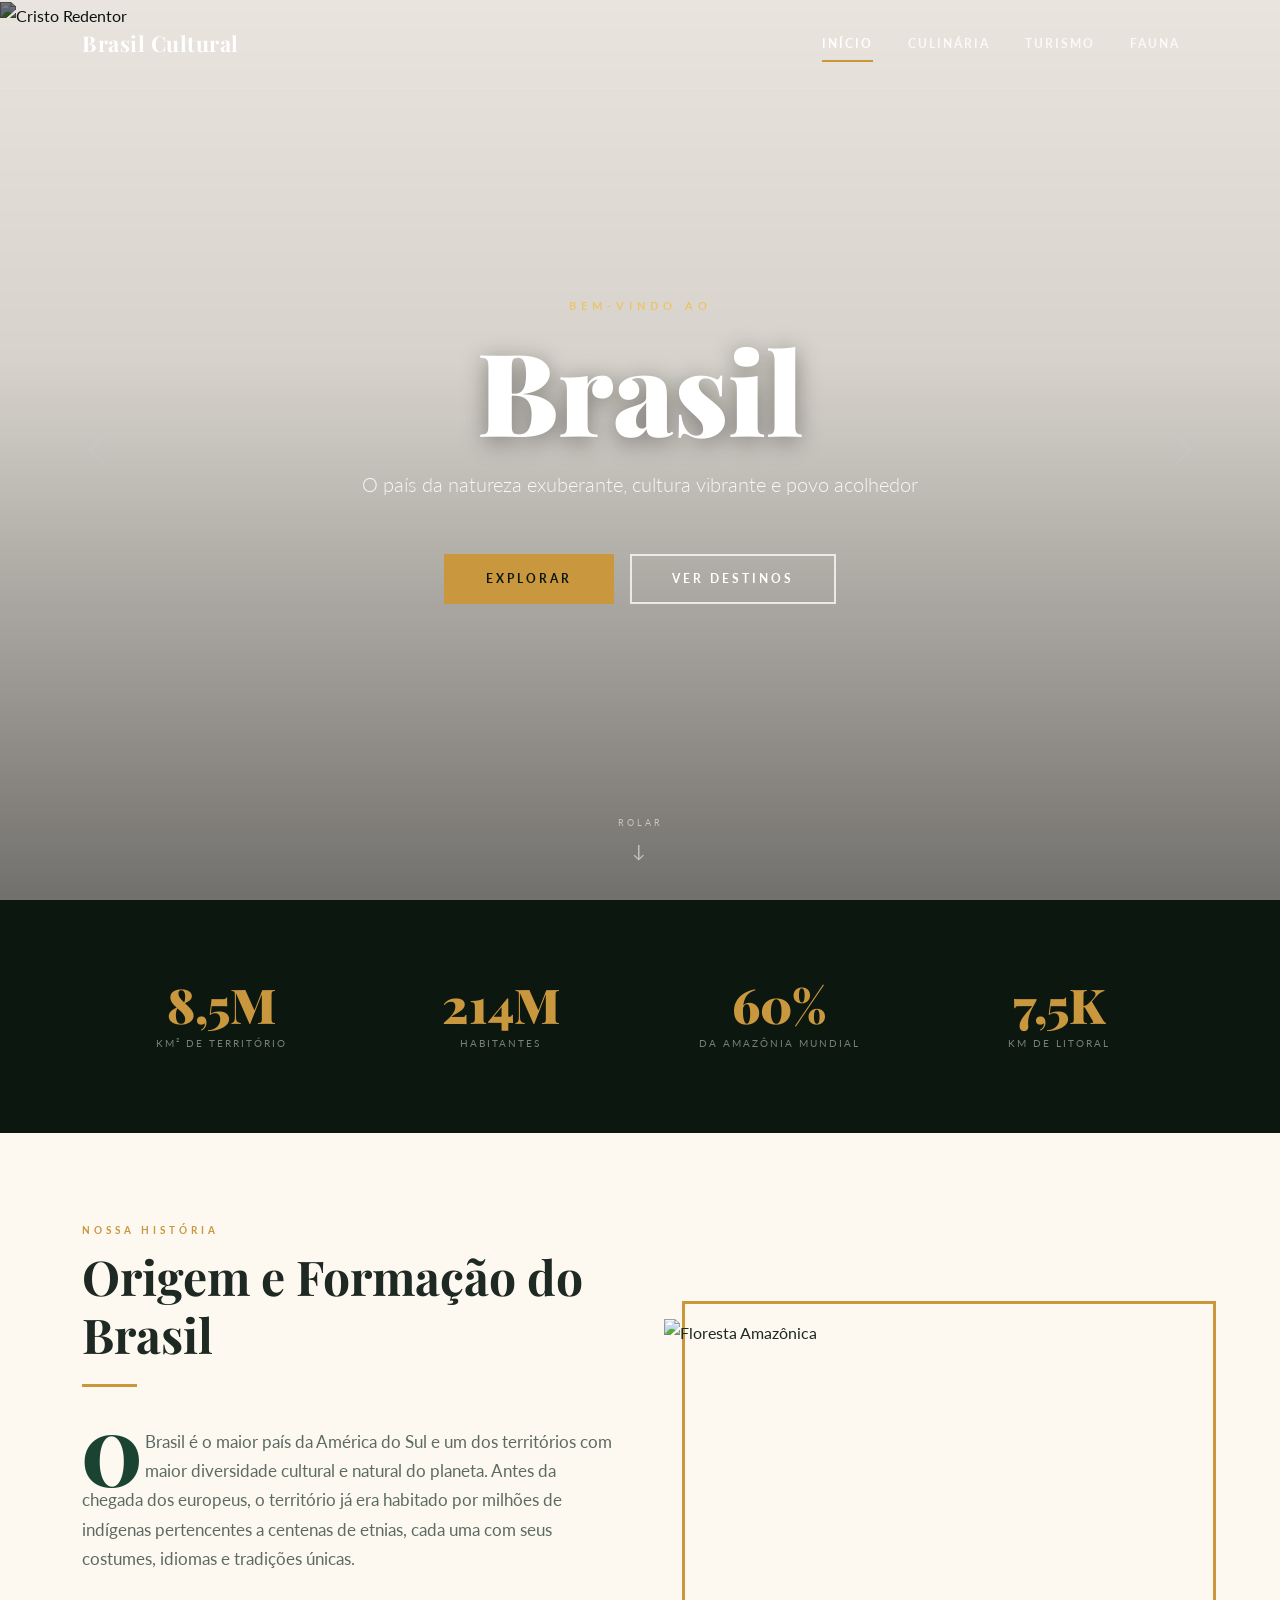
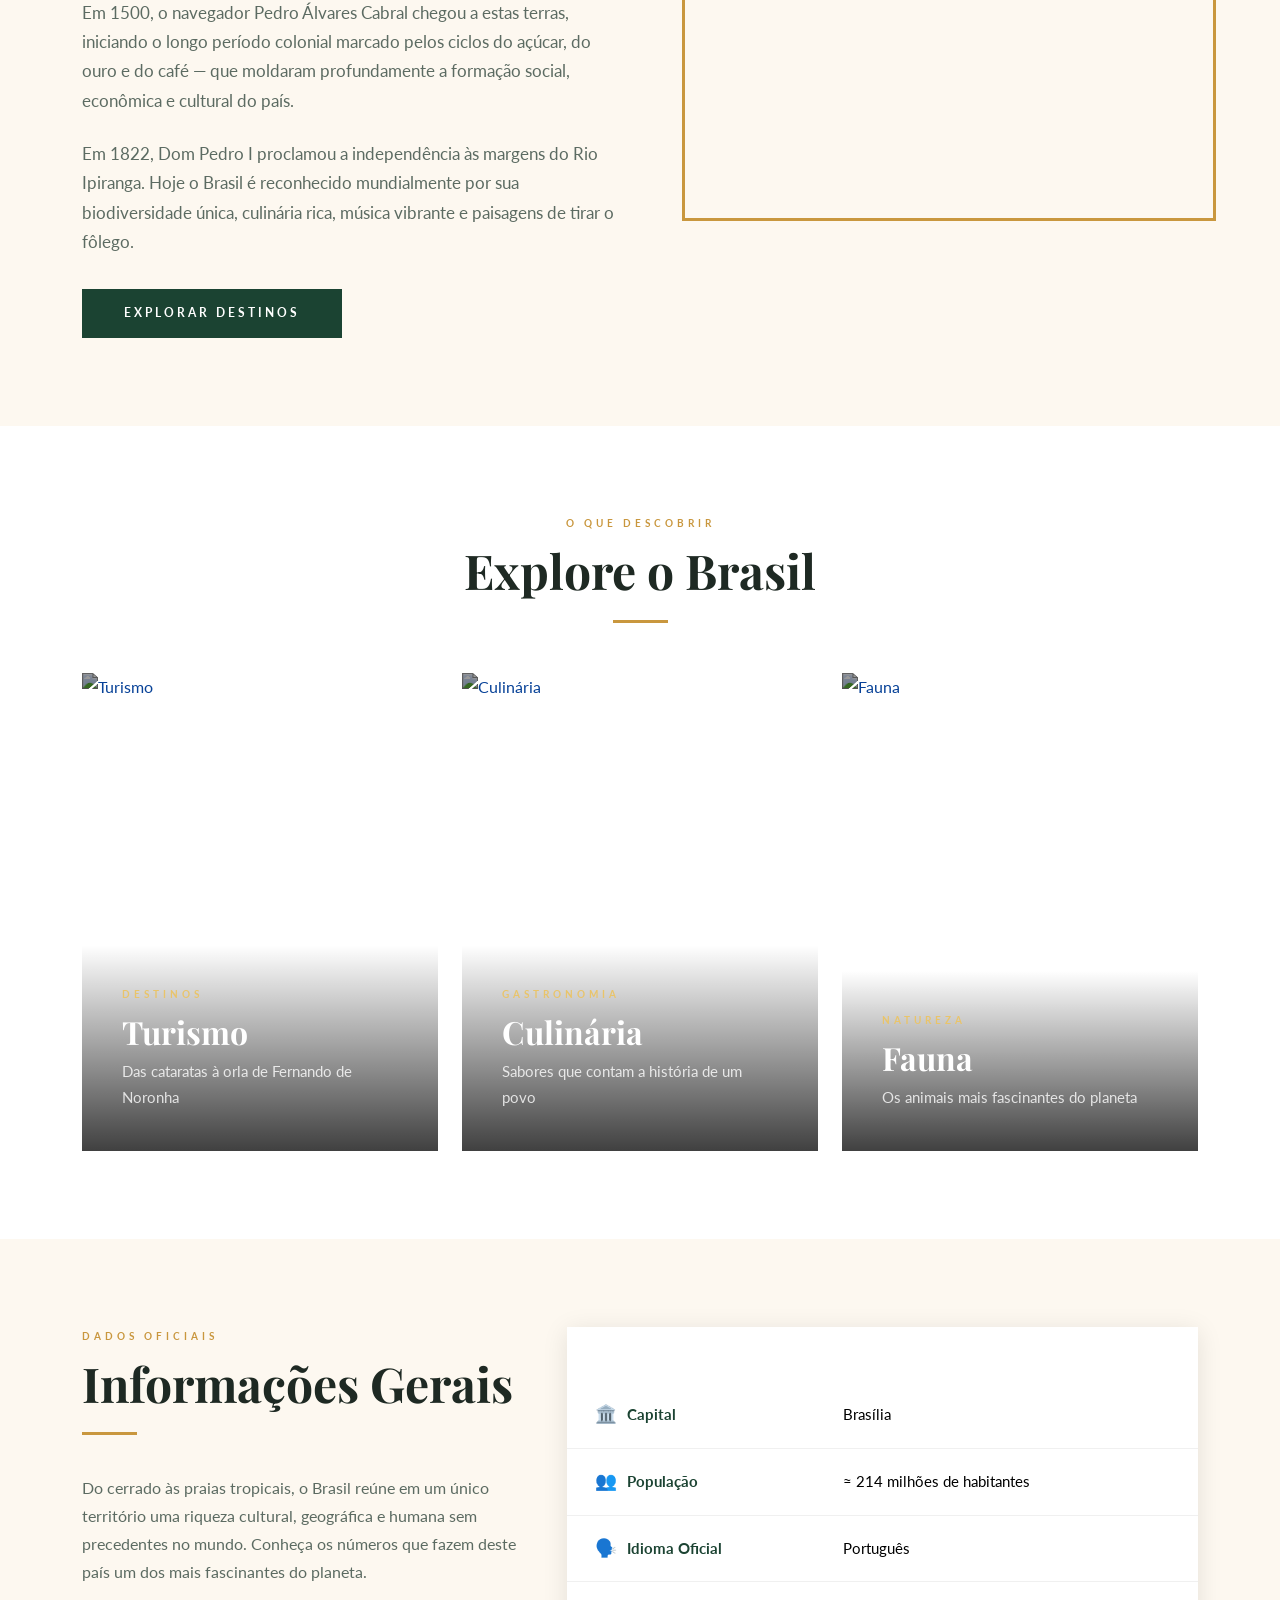
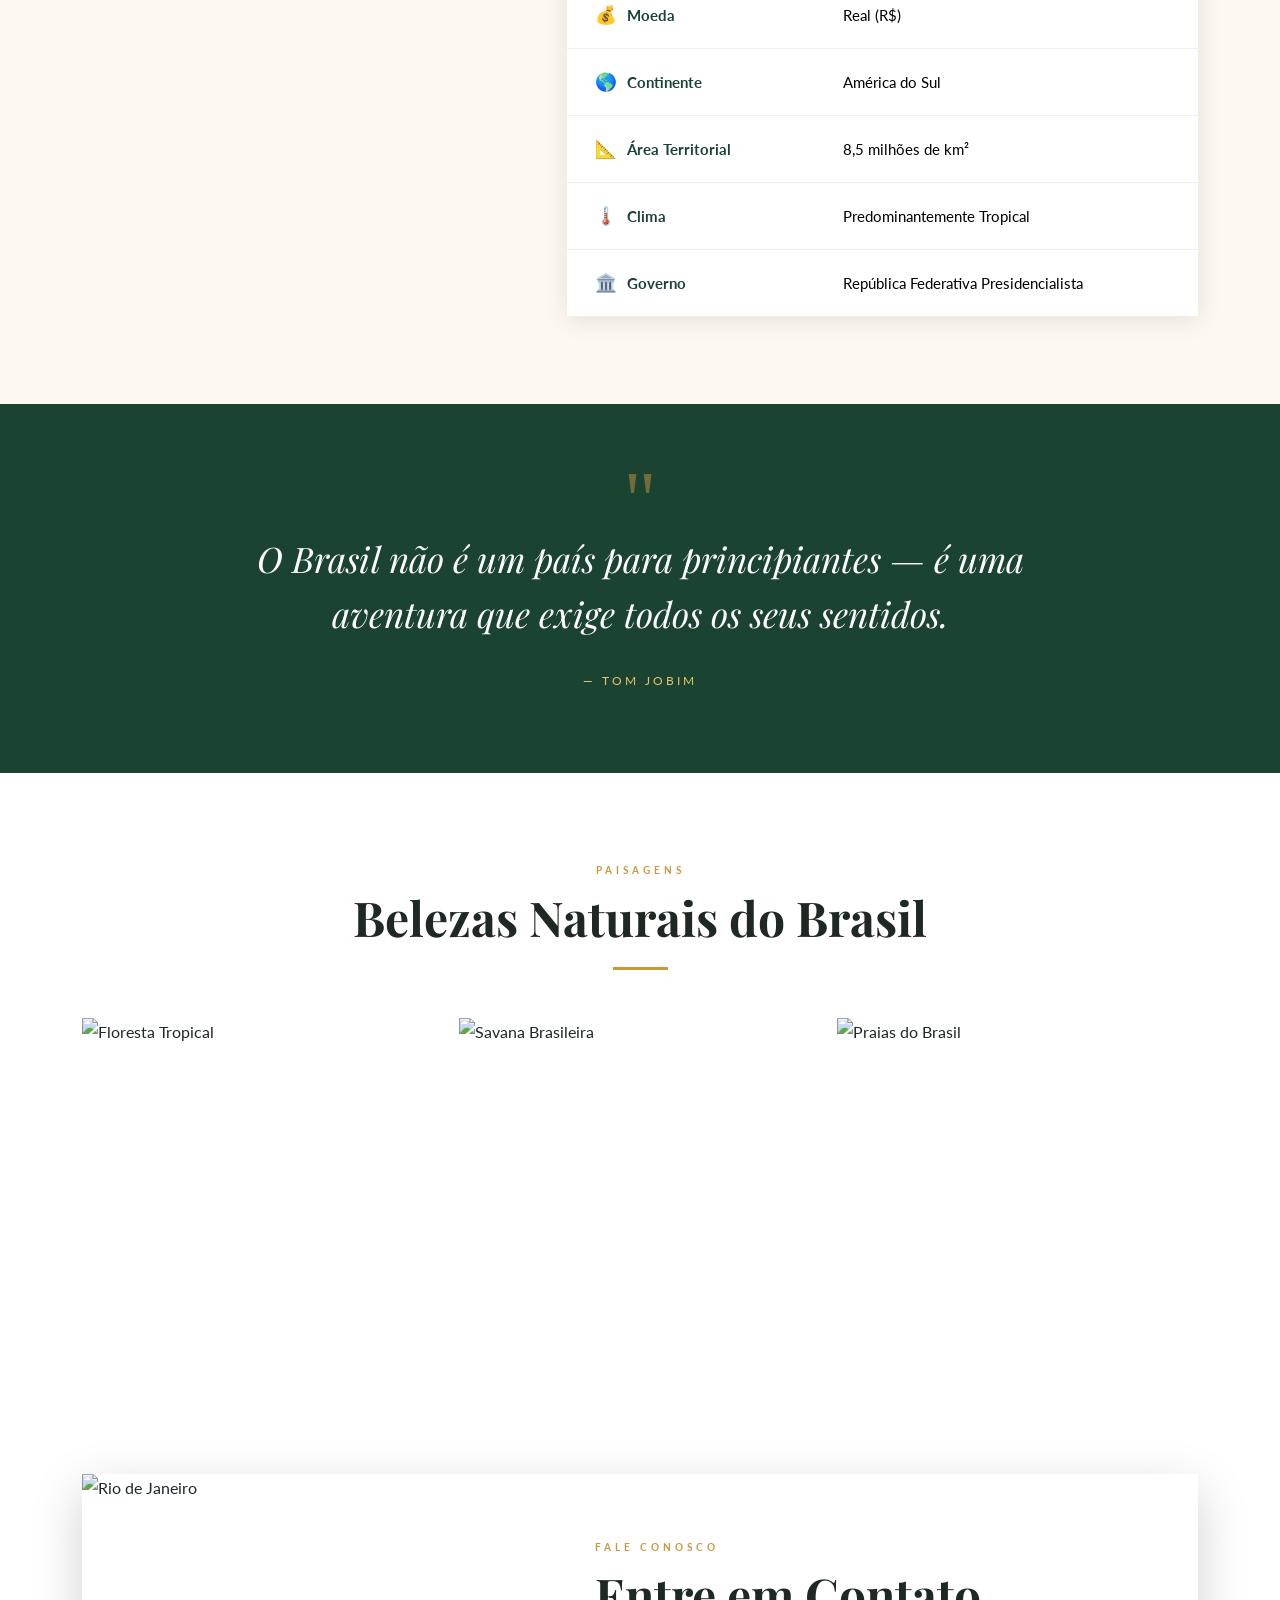
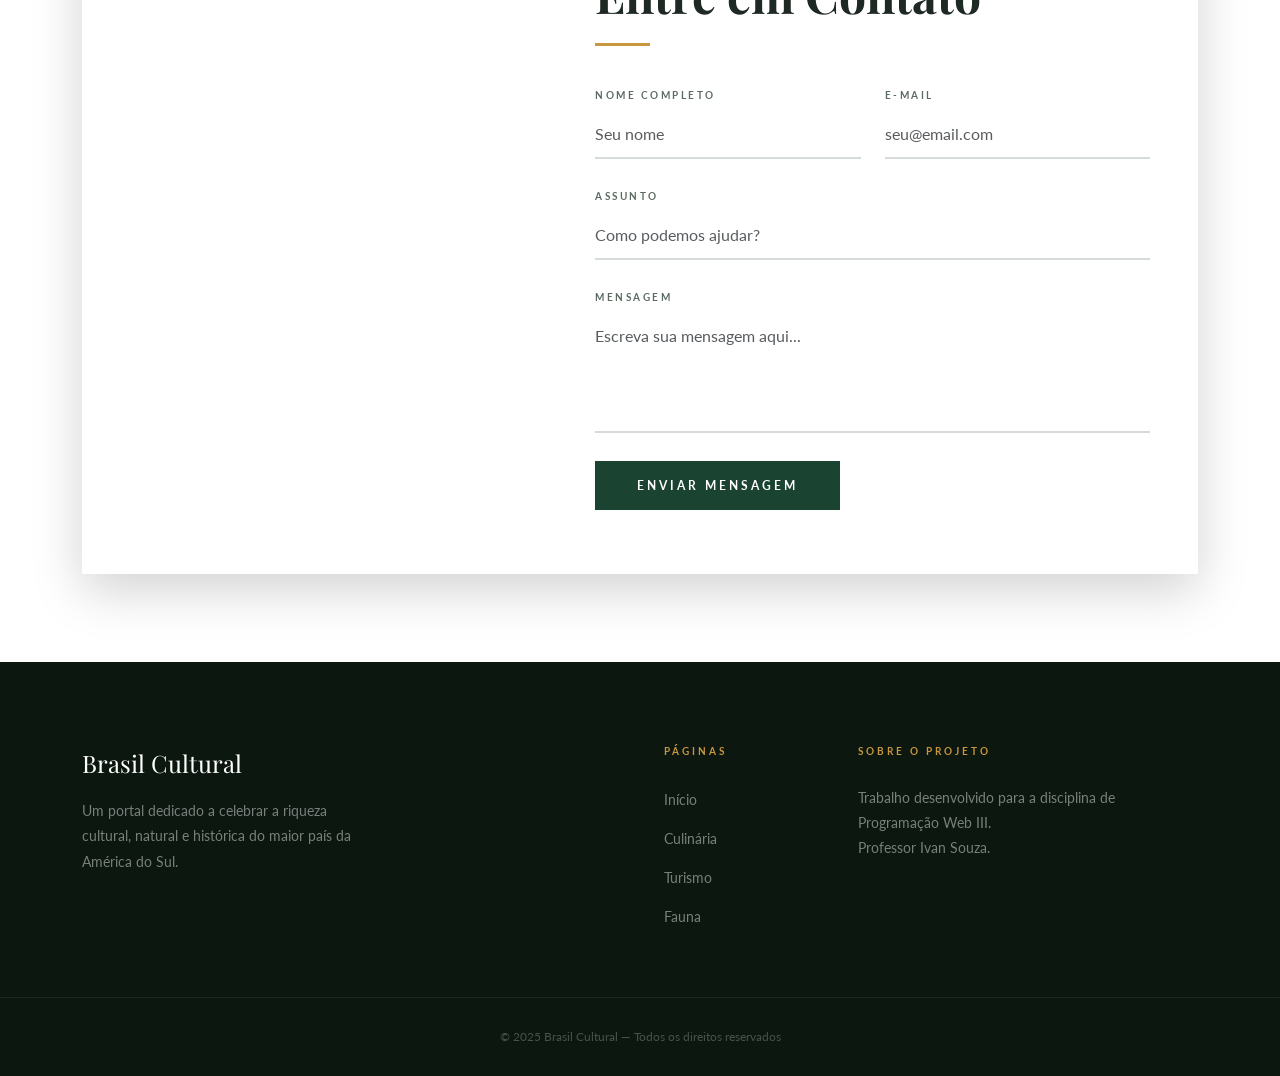
==== index.html @ 355dbea9 "Trabalho de PW III, de um SIte com o Tema Brasil" ====
<!DOCTYPE html>
<html lang="pt-br">
<head>
  <meta charset="UTF-8">
  <meta name="viewport" content="width=device-width, initial-scale=1">
  <title>Brasil Cultural — Descubra o Brasil</title>
  <!-- Bootstrap 5 CSS -->
  <link rel="stylesheet" href="https://cdn.jsdelivr.net/npm/bootstrap@5.3.3/dist/css/bootstrap.min.css">
  <link rel="stylesheet" href="css/estilos.css">
</head>
<body>

<!-- NAVBAR (Bootstrap navbar-expand-lg) -->
<nav class="navbar navbar-expand-lg navbar-dark fixed-top">
  <div class="container">
    <a class="navbar-brand fw-bold" href="index.html">Brasil Cultural</a>
    <button class="navbar-toggler" type="button" data-bs-toggle="collapse" data-bs-target="#menu" aria-label="Menu">
      <span class="navbar-toggler-icon"></span>
    </button>
    <div class="collapse navbar-collapse" id="menu">
      <ul class="navbar-nav ms-auto">
        <li class="nav-item"><a class="nav-link active" href="index.html">Início</a></li>
        <li class="nav-item"><a class="nav-link" href="culinaria.html">Culinária</a></li>
        <li class="nav-item"><a class="nav-link" href="turismo.html">Turismo</a></li>
        <li class="nav-item"><a class="nav-link" href="fauna.html">Fauna</a></li>
      </ul>
    </div>
  </div>
</nav>

<!-- HERO: Bootstrap Carousel -->
<section class="hero-carousel">
  <div id="carouselBrasil" class="carousel slide" data-bs-ride="carousel" data-bs-interval="5500" style="height:100%;">
    <div class="carousel-inner" style="height:100%;">
      <div class="carousel-item active" style="height:100%;">
        <img src="img/Rio_de_Janeiro_Cristo_Redentor.jpg"
             alt="Cristo Redentor" style="width:100%;height:100%;object-fit:cover;filter:brightness(.52);">
      </div>
      <div class="carousel-item" style="height:100%;">
        <img src="https://images.unsplash.com/photo-1544982503-9f984c14501a?w=1600&h=900&fit=crop&crop=center"
             alt="Cataratas do Iguaçu" style="width:100%;height:100%;object-fit:cover;filter:brightness(.52);">
      </div>
      <div class="carousel-item" style="height:100%;">
        <img src="https://images.unsplash.com/photo-1559494007-9f5847c49d94?w=1600&h=900&fit=crop&crop=center"
             alt="Praia brasileira" style="width:100%;height:100%;object-fit:cover;filter:brightness(.52);">
      </div>
    </div>
    <button class="carousel-control-prev" type="button" data-bs-target="#carouselBrasil" data-bs-slide="prev">
      <span class="carousel-control-prev-icon"></span>
    </button>
    <button class="carousel-control-next" type="button" data-bs-target="#carouselBrasil" data-bs-slide="next">
      <span class="carousel-control-next-icon"></span>
    </button>
  </div>
  <div class="hero-overlay">
    <p class="eyebrow">Bem-vindo ao</p>
    <h1>Brasil</h1>
    <p class="hero-sub">O país da natureza exuberante, cultura vibrante e povo acolhedor</p>
    <div class="hero-btns">
      <a href="#historia" class="btn-ouro">Explorar</a>
      <a href="turismo.html" class="btn-outline-white">Ver Destinos</a>
    </div>
  </div>
  <div class="scroll-cue"><small>Rolar</small><span>↓</span></div>
</section>

<!-- STATS STRIP -->
<div class="stats-strip">
  <div class="container">
    <div class="row g-0">
      <div class="col-6 col-md-3 reveal"><div class="stat-item"><span class="stat-number">8,5M</span><span class="stat-label">km² de território</span></div></div>
      <div class="col-6 col-md-3 reveal"><div class="stat-item"><span class="stat-number">214M</span><span class="stat-label">habitantes</span></div></div>
      <div class="col-6 col-md-3 reveal"><div class="stat-item"><span class="stat-number">60%</span><span class="stat-label">da Amazônia mundial</span></div></div>
      <div class="col-6 col-md-3 reveal"><div class="stat-item"><span class="stat-number">7,5K</span><span class="stat-label">km de litoral</span></div></div>
    </div>
  </div>
</div>

<!-- HISTÓRIA -->
<section class="section section-creme" id="historia">
  <div class="container">
    <div class="row align-items-center g-5">
      <div class="col-lg-6 order-lg-2 reveal">
        <div class="history-img-wrap">
          <img src="https://images.unsplash.com/photo-1518020382113-a7e8fc38eac9?w=900&h=600&fit=crop&crop=center"
               alt="Floresta Amazônica">
        </div>
      </div>
      <div class="col-lg-6 order-lg-1 reveal">
        <div class="history-text">
          <span class="eyebrow-label">Nossa história</span>
          <h2 class="section-title">Origem e Formação do Brasil</h2>
          <div class="gold-line"></div>
          <p>O Brasil é o maior país da América do Sul e um dos territórios com maior diversidade cultural e natural do planeta. Antes da chegada dos europeus, o território já era habitado por milhões de indígenas pertencentes a centenas de etnias, cada uma com seus costumes, idiomas e tradições únicas.</p>
          <p>Em 1500, o navegador Pedro Álvares Cabral chegou a estas terras, iniciando o longo período colonial marcado pelos ciclos do açúcar, do ouro e do café — que moldaram profundamente a formação social, econômica e cultural do país.</p>
          <p>Em 1822, Dom Pedro I proclamou a independência às margens do Rio Ipiranga. Hoje o Brasil é reconhecido mundialmente por sua biodiversidade única, culinária rica, música vibrante e paisagens de tirar o fôlego.</p>
          <a href="turismo.html" class="btn-verde mt-2">Explorar Destinos</a>
        </div>
      </div>
    </div>
  </div>
</section>

<!-- DESTAQUES -->
<section class="section section-white">
  <div class="container">
    <div class="text-center mb-5 reveal">
      <span class="eyebrow-label">O que descobrir</span>
      <h2 class="section-title">Explore o Brasil</h2>
      <div class="gold-line center"></div>
    </div>
    <div class="row g-4">
      <div class="col-md-4 reveal">
        <a href="turismo.html" class="featured-card">
          <img src="https://images.unsplash.com/photo-1544982503-9f984c14501a?w=900&h=600&fit=crop&crop=center" alt="Turismo">
          <div class="featured-card-body">
            <span class="eyebrow-label">Destinos</span>
            <h3>Turismo</h3>
            <p>Das cataratas à orla de Fernando de Noronha</p>
          </div>
        </a>
      </div>
      <div class="col-md-4 reveal">
        <a href="culinaria.html" class="featured-card">
          <img src="https://images.unsplash.com/photo-1504674900247-0877df9cc836?w=900&h=600&fit=crop&crop=center" alt="Culinária">
          <div class="featured-card-body">
            <span class="eyebrow-label">Gastronomia</span>
            <h3>Culinária</h3>
            <p>Sabores que contam a história de um povo</p>
          </div>
        </a>
      </div>
      <div class="col-md-4 reveal">
        <a href="fauna.html" class="featured-card">
          <img src="https://images.unsplash.com/photo-1474511320723-9a56873867b5?w=900&h=600&fit=crop&crop=center" alt="Fauna">
          <div class="featured-card-body">
            <span class="eyebrow-label">Natureza</span>
            <h3>Fauna</h3>
            <p>Os animais mais fascinantes do planeta</p>
          </div>
        </a>
      </div>
    </div>
  </div>
</section>

<!-- TABELA: Bootstrap table-striped table-bordered -->
<section class="section section-creme" id="informacoes">
  <div class="container">
    <div class="row align-items-start g-5">
      <div class="col-lg-5 reveal">
        <span class="eyebrow-label">Dados oficiais</span>
        <h2 class="section-title">Informações Gerais</h2>
        <div class="gold-line"></div>
        <p style="color:var(--texto-suave);font-size:.97rem;line-height:1.8;">
          Do cerrado às praias tropicais, o Brasil reúne em um único território uma riqueza cultural, geográfica e humana sem precedentes no mundo. Conheça os números que fazem deste país um dos mais fascinantes do planeta.
        </p>
      </div>
      <div class="col-lg-7 reveal">
        <div class="table-wrap">
          <table class="table table-premium mb-0">
            <thead><tr><th>Aspecto</th><th>Informação</th></tr></thead>
            <tbody>
              <tr><td><span class="td-icon">🏛️</span><span class="td-strong">Capital</span></td><td>Brasília</td></tr>
              <tr><td><span class="td-icon">👥</span><span class="td-strong">População</span></td><td>≈ 214 milhões de habitantes</td></tr>
              <tr><td><span class="td-icon">🗣️</span><span class="td-strong">Idioma Oficial</span></td><td>Português</td></tr>
              <tr><td><span class="td-icon">💰</span><span class="td-strong">Moeda</span></td><td>Real (R$)</td></tr>
              <tr><td><span class="td-icon">🌎</span><span class="td-strong">Continente</span></td><td>América do Sul</td></tr>
              <tr><td><span class="td-icon">📐</span><span class="td-strong">Área Territorial</span></td><td>8,5 milhões de km²</td></tr>
              <tr><td><span class="td-icon">🌡️</span><span class="td-strong">Clima</span></td><td>Predominantemente Tropical</td></tr>
              <tr><td><span class="td-icon">🏛️</span><span class="td-strong">Governo</span></td><td>República Federativa Presidencialista</td></tr>
            </tbody>
          </table>
        </div>
      </div>
    </div>
  </div>
</section>

<!-- QUOTE -->
<div class="quote-section reveal">
  <div class="container">
    <span class="quote-mark">"</span>
    <blockquote>O Brasil não é um país para principiantes — é uma aventura que exige todos os seus sentidos.</blockquote>
    <cite>— Tom Jobim</cite>
  </div>
</div>

<!-- GALERIA -->
<section class="section section-white">
  <div class="container">
    <div class="text-center mb-5 reveal">
      <span class="eyebrow-label">Paisagens</span>
      <h2 class="section-title">Belezas Naturais do Brasil</h2>
      <div class="gold-line center"></div>
    </div>
    <div class="row g-3">
      <div class="col-md-4 reveal">
        <img src="https://images.unsplash.com/photo-1544027993-37dbfe43562a?w=800&h=560&fit=crop&crop=center"
             alt="Floresta Tropical" class="img-fluid w-100" style="height:280px;object-fit:cover;display:block;">
      </div>
      <div class="col-md-4 reveal">
        <img src="https://images.unsplash.com/photo-1516026672322-bc52d61a55d5?w=800&h=560&fit=crop&crop=center"
             alt="Savana Brasileira" class="img-fluid w-100" style="height:280px;object-fit:cover;display:block;">
      </div>
      <div class="col-md-4 reveal">
        <img src="https://images.unsplash.com/photo-1559494007-9f5847c49d94?w=800&h=560&fit=crop&crop=center"
             alt="Praias do Brasil" class="img-fluid w-100" style="height:280px;object-fit:cover;display:block;">
      </div>
    </div>
  </div>
</section>

<!-- FORMULÁRIO: Bootstrap form -->
<section class="section form-section" id="contato">
  <div class="container">
    <div class="row g-0 align-items-stretch" style="box-shadow:var(--sombra-hover);">
      <div class="col-lg-5 d-none d-lg-block">
        <img src="img/Rio_de_Janeiro_Cristo_Redentor.jpg"
             alt="Rio de Janeiro" class="form-contact-img">
      </div>
      <div class="col-lg-7" style="background:#fff;padding:4rem 3rem;">
        <span class="eyebrow-label">Fale conosco</span>
        <h2 class="section-title">Entre em Contato</h2>
        <div class="gold-line"></div>
        <form class="form-premium">
          <div class="row">
            <div class="col-sm-6">
              <div class="form-group">
                <label for="nome">Nome completo</label>
                <input type="text" id="nome" class="form-control" placeholder="Seu nome">
              </div>
            </div>
            <div class="col-sm-6">
              <div class="form-group">
                <label for="email">E-mail</label>
                <input type="email" id="email" class="form-control" placeholder="seu@email.com">
              </div>
            </div>
          </div>
          <div class="form-group">
            <label for="assunto">Assunto</label>
            <input type="text" id="assunto" class="form-control" placeholder="Como podemos ajudar?">
          </div>
          <div class="form-group">
            <label for="mensagem">Mensagem</label>
            <textarea id="mensagem" class="form-control" placeholder="Escreva sua mensagem aqui..."></textarea>
          </div>
          <button type="button" class="btn-verde">Enviar Mensagem</button>
        </form>
      </div>
    </div>
  </div>
</section>

<!-- FOOTER -->
<footer class="site-footer">
  <div class="container">
    <div class="row g-5">
      <div class="col-lg-4">
        <span class="footer-brand">Brasil Cultural</span>
        <p class="footer-desc">Um portal dedicado a celebrar a riqueza cultural, natural e histórica do maior país da América do Sul.</p>
      </div>
      <div class="col-sm-6 col-lg-2 offset-lg-2">
        <span class="footer-heading">Páginas</span>
        <ul class="footer-nav-list">
          <li><a href="index.html">Início</a></li>
          <li><a href="culinaria.html">Culinária</a></li>
          <li><a href="turismo.html">Turismo</a></li>
          <li><a href="fauna.html">Fauna</a></li>
        </ul>
      </div>
      <div class="col-sm-6 col-lg-4">
        <span class="footer-heading">Sobre o Projeto</span>
        <p class="footer-desc">Trabalho desenvolvido para a disciplina de Programação Web III.<br>Professor Ivan Souza.</p>
      </div>
    </div>
  </div>
  <div class="footer-bottom">
    <div class="container">© 2025 Brasil Cultural — Todos os direitos reservados</div>
  </div>
</footer>

<button id="voltarTopo" onclick="voltarTopo()" aria-label="Voltar ao topo">↑</button>
<script src="https://cdn.jsdelivr.net/npm/bootstrap@5.3.3/dist/js/bootstrap.bundle.min.js"></script>
<script src="js/scripts.js"></script>
</body>
</html>
---- css/estilos.css ----
/* ============================================================
   BRASIL CULTURAL — ESTILOS.CSS
   Design: Luxury Travel Editorial
   Fonts: Playfair Display + Lato via Google Fonts
   ============================================================ */

@import url('https://fonts.googleapis.com/css2?family=Playfair+Display:ital,wght@0,400;0,700;0,900;1,400&family=Lato:wght@300;400;700;900&display=swap');

/* --- Variables --- */
:root {
  --verde:        #1b4332;
  --verde-medio:  #2d6a4f;
  --verde-claro:  #52b788;
  --ouro:         #c9973e;
  --ouro-claro:   #e9c46a;
  --creme:        #fdf8f0;
  --escuro:       #0c1710;
  --texto:        #1e2923;
  --texto-suave:  #5c6b62;
  --branco:       #ffffff;
  --sombra:       0 4px 24px rgba(0,0,0,.10);
  --sombra-hover: 0 16px 48px rgba(0,0,0,.18);
  --transition:   all .4s cubic-bezier(.25,.46,.45,.94);
}

/* --- Base --- */
*, *::before, *::after { box-sizing: border-box; }
html  { scroll-behavior: smooth; }
body  {
  background: var(--creme);
  font-family: 'Lato', Arial, sans-serif;
  color: var(--texto);
  font-size: 16px;
  line-height: 1.75;
  overflow-x: hidden;
}

/* --- Typography --- */
h1,h2,h3,h4,h5,h6 {
  font-family: 'Playfair Display', Georgia, serif;
  font-weight: 700;
  line-height: 1.2;
}

/* ============================================================
   NAVBAR
   ============================================================ */
.navbar {
  padding: 1.25rem 0;
  background: transparent !important;
  border-bottom: 1px solid rgba(255,255,255,.12);
  transition: var(--transition);
  z-index: 1050;
}
.navbar.scrolled {
  background: var(--escuro) !important;
  padding: .85rem 0;
  box-shadow: 0 4px 24px rgba(0,0,0,.35);
  border-bottom: 1px solid rgba(201,151,62,.25);
}
.navbar-brand {
  font-family: 'Playfair Display', serif;
  font-size: 1.35rem !important;
  letter-spacing: .5px;
  color: #fff !important;
}
.nav-link {
  font-size: .75rem !important;
  font-weight: 700 !important;
  letter-spacing: 2px;
  text-transform: uppercase;
  color: rgba(255,255,255,.82) !important;
  padding: .5rem 1.1rem !important;
  position: relative;
  transition: color .3s ease;
}
.nav-link::after {
  content: '';
  position: absolute;
  bottom: 0; left: 1.1rem; right: 1.1rem;
  height: 2px;
  background: var(--ouro);
  transform: scaleX(0);
  transform-origin: left;
  transition: transform .3s ease;
}
.nav-link:hover,
.nav-link.active { color: #fff !important; }
.nav-link:hover::after,
.nav-link.active::after { transform: scaleX(1); }

/* ============================================================
   HERO (index only) — Full-screen carousel
   ============================================================ */
.hero-carousel {
  height: 100vh;
  position: relative;
  overflow: hidden;
}
.hero-carousel .carousel,
.hero-carousel .carousel-inner,
.hero-carousel .carousel-item { height: 100%; }
.hero-carousel .carousel-item img {
  width: 100%; height: 100%;
  object-fit: cover;
  filter: brightness(.55);
}
/* Single overlay caption (sits above all slides) */
.hero-overlay {
  position: absolute;
  inset: 0;
  z-index: 10;
  display: flex;
  flex-direction: column;
  align-items: center;
  justify-content: center;
  text-align: center;
  padding: 2rem;
  background: linear-gradient(to bottom,
    rgba(0,0,0,.08) 0%,
    rgba(0,0,0,.15) 40%,
    rgba(0,0,0,.55) 100%);
  pointer-events: none;
}
.hero-overlay .eyebrow {
  font-size: .7rem;
  font-weight: 700;
  letter-spacing: 5px;
  text-transform: uppercase;
  color: var(--ouro-claro);
  margin-bottom: 1rem;
  opacity: 0;
  animation: fadeUp .9s ease forwards .2s;
}
.hero-overlay h1 {
  font-family: 'Playfair Display', serif;
  font-size: clamp(3.5rem, 9vw, 8rem);
  font-weight: 900;
  color: #fff;
  text-shadow: 0 4px 24px rgba(0,0,0,.4);
  line-height: 1;
  margin-bottom: 1.25rem;
  opacity: 0;
  animation: fadeUp .9s ease forwards .5s;
}
.hero-overlay .hero-sub {
  font-size: clamp(1rem, 2vw, 1.25rem);
  font-weight: 300;
  color: rgba(255,255,255,.88);
  max-width: 560px;
  opacity: 0;
  animation: fadeUp .9s ease forwards .8s;
}
.hero-overlay .hero-btns {
  margin-top: 2.25rem;
  display: flex;
  gap: 1rem;
  flex-wrap: wrap;
  justify-content: center;
  pointer-events: all;
  opacity: 0;
  animation: fadeUp .9s ease forwards 1.1s;
}

/* Scroll cue */
.scroll-cue {
  position: absolute;
  bottom: 2rem; left: 50%;
  transform: translateX(-50%);
  z-index: 11;
  display: flex;
  flex-direction: column;
  align-items: center;
  gap: .4rem;
  color: rgba(255,255,255,.55);
  font-size: .65rem;
  letter-spacing: 3px;
  text-transform: uppercase;
  animation: bounce 2.5s infinite;
}
.scroll-cue span { font-size: 1.1rem; }

/* ============================================================
   PAGE HEADER (inner pages)
   ============================================================ */
.page-header {
  height: 62vh;
  min-height: 380px;
  position: relative;
  display: flex;
  align-items: flex-end;
  overflow: hidden;
}
.page-header .bg-img {
  position: absolute;
  inset: 0;
  width: 100%; height: 100%;
  object-fit: cover;
  filter: brightness(.5);
  transform: scale(1.04);
  transition: transform 8s ease;
}
.page-header:hover .bg-img { transform: scale(1); }
.page-header-content {
  position: relative;
  z-index: 2;
  color: #fff;
  padding: 3rem 0 4rem;
  width: 100%;
}
.page-header-content .eyebrow {
  font-size: .65rem;
  letter-spacing: 5px;
  text-transform: uppercase;
  color: var(--ouro-claro);
  margin-bottom: .75rem;
}
.page-header-content h1 {
  font-family: 'Playfair Display', serif;
  font-size: clamp(2.5rem, 6vw, 5rem);
  font-weight: 900;
  text-shadow: 0 4px 20px rgba(0,0,0,.4);
  line-height: 1.05;
}
.page-header-content .header-line {
  width: 70px; height: 3px;
  background: var(--ouro);
  margin-top: 1.25rem;
}
/* gradient under header text */
.page-header::after {
  content: '';
  position: absolute;
  inset: 0;
  background: linear-gradient(
    to bottom,
    rgba(0,0,0,.1) 0%,
    rgba(0,0,0,.55) 100%);
  z-index: 1;
}

/* ============================================================
   BUTTONS
   ============================================================ */
.btn-verde {
  display: inline-block;
  background: var(--verde);
  color: #fff;
  border: 2px solid var(--verde);
  border-radius: 0;
  padding: .8rem 2.5rem;
  font-size: .72rem;
  font-weight: 700;
  letter-spacing: 3px;
  text-transform: uppercase;
  text-decoration: none;
  transition: var(--transition);
  cursor: pointer;
}
.btn-verde:hover {
  background: transparent;
  color: var(--verde);
}
.btn-ouro {
  display: inline-block;
  background: var(--ouro);
  color: var(--escuro);
  border: 2px solid var(--ouro);
  border-radius: 0;
  padding: .8rem 2.5rem;
  font-size: .72rem;
  font-weight: 700;
  letter-spacing: 3px;
  text-transform: uppercase;
  text-decoration: none;
  transition: var(--transition);
  cursor: pointer;
}
.btn-ouro:hover {
  background: transparent;
  color: var(--ouro);
}
.btn-outline-white {
  display: inline-block;
  background: transparent;
  color: #fff;
  border: 2px solid rgba(255,255,255,.75);
  border-radius: 0;
  padding: .8rem 2.5rem;
  font-size: .72rem;
  font-weight: 700;
  letter-spacing: 3px;
  text-transform: uppercase;
  text-decoration: none;
  transition: var(--transition);
  cursor: pointer;
}
.btn-outline-white:hover {
  background: #fff;
  color: var(--escuro);
  border-color: #fff;
}

/* ============================================================
   SECTIONS
   ============================================================ */
.section      { padding: 5.5rem 0; }
.section-sm   { padding: 3.5rem 0; }
.section-dark { background: var(--escuro); color: #fff; }
.section-verde{ background: var(--verde);  color: #fff; }
.section-creme{ background: var(--creme); }
.section-white{ background: #fff; }

.eyebrow-label {
  font-size: .65rem;
  font-weight: 700;
  letter-spacing: 4px;
  text-transform: uppercase;
  color: var(--ouro);
  margin-bottom: .6rem;
  display: block;
}
.section-title {
  font-family: 'Playfair Display', serif;
  font-size: clamp(1.9rem, 4vw, 3rem);
  font-weight: 700;
  margin-bottom: 1.25rem;
}
.gold-line {
  width: 55px; height: 3px;
  background: var(--ouro);
  margin-bottom: 2.5rem;
}
.gold-line.center { margin-left: auto; margin-right: auto; }

/* ============================================================
   STATS STRIP
   ============================================================ */
.stats-strip { background: var(--escuro); padding: 3.5rem 0; }
.stat-item {
  text-align: center;
  padding: 1.5rem 1rem;
  border-right: 1px solid rgba(255,255,255,.07);
}
.stat-item:last-child { border-right: none; }
.stat-number {
  font-family: 'Playfair Display', serif;
  font-size: 3rem;
  font-weight: 900;
  color: var(--ouro);
  line-height: 1;
  display: block;
}
.stat-label {
  font-size: .65rem;
  letter-spacing: 2px;
  text-transform: uppercase;
  color: rgba(255,255,255,.45);
  display: block;
  margin-top: .4rem;
}

/* ============================================================
   HISTORY SECTION
   ============================================================ */
.history-text p {
  font-size: 1.05rem;
  color: var(--texto-suave);
  margin-bottom: 1.5rem;
}
.history-text p:first-of-type::first-letter {
  font-family: 'Playfair Display', serif;
  font-size: 4.5rem;
  font-weight: 900;
  float: left;
  line-height: .78;
  margin: .15rem .2rem 0 0;
  color: var(--verde);
}
.history-img-wrap {
  position: relative;
}
.history-img-wrap img {
  width: 100%;
  height: 520px;
  object-fit: cover;
  display: block;
}
.history-img-wrap::before {
  content: '';
  position: absolute;
  top: -18px; right: -18px;
  width: 100%; height: 100%;
  border: 3px solid var(--ouro);
  z-index: -1;
}

/* ============================================================
   CARDS
   ============================================================ */
.card-premium {
  border: none;
  border-radius: 0;
  overflow: hidden;
  box-shadow: var(--sombra);
  transition: var(--transition);
  background: #fff;
  height: 100%;
  display: flex;
  flex-direction: column;
}
.card-premium:hover {
  transform: translateY(-10px);
  box-shadow: var(--sombra-hover);
}
.card-img-wrap {
  overflow: hidden;
  height: 255px;
  position: relative;
  flex-shrink: 0;
}
.card-img-wrap img {
  width: 100%; height: 100%;
  object-fit: cover;
  transition: transform .6s cubic-bezier(.25,.46,.45,.94);
  display: block;
}
.card-premium:hover .card-img-wrap img {
  transform: scale(1.09);
}
.card-tag {
  position: absolute;
  top: 1rem; left: 1rem;
  background: var(--ouro);
  color: var(--escuro);
  font-size: .58rem;
  font-weight: 900;
  letter-spacing: 2px;
  text-transform: uppercase;
  padding: .3rem .85rem;
}
.card-premium .card-body {
  padding: 1.75rem;
  flex: 1;
  display: flex;
  flex-direction: column;
}
.card-premium h5 {
  font-family: 'Playfair Display', serif;
  font-size: 1.3rem;
  font-weight: 700;
  margin-bottom: .65rem;
  color: var(--texto);
}
.card-premium p {
  color: var(--texto-suave);
  font-size: .92rem;
  line-height: 1.7;
  margin: 0;
  flex: 1;
}
.card-read-more {
  display: inline-flex;
  align-items: center;
  gap: .5rem;
  margin-top: 1.25rem;
  font-size: .68rem;
  font-weight: 700;
  letter-spacing: 2px;
  text-transform: uppercase;
  color: var(--verde-medio);
  text-decoration: none;
  transition: gap .3s ease;
}
.card-read-more:hover { gap: 1rem; color: var(--verde); }
.card-read-more::after { content: '→'; }

/* ============================================================
   FEATURED CARD (tourism highlight)
   ============================================================ */
.featured-card {
  position: relative;
  height: 480px;
  overflow: hidden;
  display: block;
  text-decoration: none;
}
.featured-card img {
  width: 100%; height: 100%;
  object-fit: cover;
  transition: transform .7s ease;
  filter: brightness(.6);
}
.featured-card:hover img { transform: scale(1.05); }
.featured-card-body {
  position: absolute;
  bottom: 0; left: 0; right: 0;
  padding: 2.5rem;
  background: linear-gradient(to top, rgba(0,0,0,.75) 0%, transparent 100%);
  color: #fff;
}
.featured-card-body .eyebrow-label { color: var(--ouro-claro); }
.featured-card-body h3 {
  font-family: 'Playfair Display', serif;
  font-size: 2rem;
  font-weight: 700;
  margin-bottom: .5rem;
}
.featured-card-body p {
  font-size: .92rem;
  color: rgba(255,255,255,.8);
  margin: 0;
}

/* ============================================================
   TABLE
   ============================================================ */
.table-wrap {
  box-shadow: var(--sombra);
  overflow: hidden;
}
.table-premium {
  font-size: .94rem;
  margin: 0;
}
.table-premium thead tr { background: var(--verde); }
.table-premium thead th {
  color: #fff;
  font-family: 'Lato', sans-serif;
  font-size: .7rem;
  letter-spacing: 2.5px;
  text-transform: uppercase;
  font-weight: 700;
  border: none;
  padding: 1.1rem 1.75rem;
}
.table-premium tbody td {
  padding: 1.1rem 1.75rem;
  border-bottom: 1px solid rgba(0,0,0,.06);
  vertical-align: middle;
  border-left: none;
  border-right: none;
}
.table-premium tbody tr:last-child td { border-bottom: none; }
.table-premium tbody tr:hover td { background: rgba(27,67,50,.04); }
.td-icon { font-size: 1.1rem; margin-right: .6rem; }
.td-strong {
  font-weight: 700;
  color: var(--verde);
}

/* ============================================================
   CONTACT FORM
   ============================================================ */
.form-section { background: #fff; }
.form-premium .form-group { margin-bottom: 1.75rem; }
.form-premium label {
  display: block;
  font-size: .65rem;
  font-weight: 700;
  letter-spacing: 2.5px;
  text-transform: uppercase;
  color: var(--texto-suave);
  margin-bottom: .4rem;
}
.form-premium .form-control {
  border: none;
  border-bottom: 2px solid #d5dbd7;
  border-radius: 0;
  padding: .7rem 0;
  background: transparent;
  font-size: 1rem;
  color: var(--texto);
  transition: border-color .3s ease;
}
.form-premium .form-control:focus {
  box-shadow: none;
  border-bottom-color: var(--verde);
  background: transparent;
  outline: none;
}
.form-premium textarea.form-control {
  resize: none;
  min-height: 120px;
}
.form-contact-img {
  height: 100%;
  min-height: 400px;
  object-fit: cover;
  width: 100%;
  display: block;
}

/* ============================================================
   QUOTE BLOCK
   ============================================================ */
.quote-section {
  background: var(--verde);
  padding: 5rem 0;
  text-align: center;
  color: #fff;
}
.quote-mark {
  font-family: Georgia, serif;
  font-size: 5rem;
  line-height: .4;
  color: var(--ouro);
  opacity: .5;
  display: block;
  margin-bottom: 1rem;
}
.quote-section blockquote {
  font-family: 'Playfair Display', serif;
  font-size: clamp(1.4rem, 3vw, 2.2rem);
  font-style: italic;
  max-width: 820px;
  margin: 0 auto 1.5rem;
  line-height: 1.55;
}
.quote-section cite {
  font-size: .75rem;
  letter-spacing: 3px;
  text-transform: uppercase;
  color: var(--ouro-claro);
  font-style: normal;
}

/* ============================================================
   FOOTER
   ============================================================ */
footer.site-footer {
  background: var(--escuro);
  color: rgba(255,255,255,.55);
  padding: 5rem 0 0;
}
.footer-brand {
  font-family: 'Playfair Display', serif;
  font-size: 1.5rem;
  color: #fff;
  display: block;
  margin-bottom: .85rem;
}
.footer-desc {
  font-size: .88rem;
  line-height: 1.8;
  color: rgba(255,255,255,.45);
  max-width: 280px;
}
.footer-heading {
  font-size: .65rem;
  font-weight: 700;
  letter-spacing: 3px;
  text-transform: uppercase;
  color: var(--ouro);
  margin-bottom: 1.5rem;
  display: block;
}
.footer-nav-list {
  list-style: none;
  padding: 0; margin: 0;
}
.footer-nav-list li { margin-bottom: .7rem; }
.footer-nav-list a {
  color: rgba(255,255,255,.45);
  text-decoration: none;
  font-size: .9rem;
  transition: color .3s ease;
}
.footer-nav-list a:hover { color: var(--ouro); }
.footer-bottom {
  margin-top: 3.5rem;
  padding: 1.75rem 0;
  border-top: 1px solid rgba(255,255,255,.07);
  text-align: center;
  font-size: .78rem;
  color: rgba(255,255,255,.25);
}
.footer-bottom a {
  color: var(--ouro);
  text-decoration: none;
}

/* ============================================================
   BACK TO TOP
   ============================================================ */
#voltarTopo {
  position: fixed;
  bottom: 2rem; right: 2rem;
  width: 50px; height: 50px;
  background: var(--verde);
  color: #fff;
  border: none;
  border-radius: 0;
  font-size: 1.3rem;
  cursor: pointer;
  display: none;
  align-items: center;
  justify-content: center;
  z-index: 999;
  transition: var(--transition);
  box-shadow: 0 4px 20px rgba(0,0,0,.25);
}
#voltarTopo:hover {
  background: var(--ouro);
  color: var(--escuro);
  transform: translateY(-4px);
}

/* ============================================================
   ANIMATIONS
   ============================================================ */
@keyframes fadeUp {
  from { opacity: 0; transform: translateY(28px); }
  to   { opacity: 1; transform: translateY(0); }
}
@keyframes bounce {
  0%,100% { transform: translateX(-50%) translateY(0); }
  50%      { transform: translateX(-50%) translateY(-12px); }
}

.reveal {
  opacity: 0;
  transform: translateY(36px);
  transition: opacity .75s ease, transform .75s ease;
}
.reveal.visible {
  opacity: 1;
  transform: translateY(0);
}

/* ============================================================
   RESPONSIVE
   ============================================================ */
@media (max-width: 991px) {
  .history-img-wrap::before { display: none; }
  .navbar-collapse {
    background: var(--escuro);
    padding: 1rem 1.5rem;
    margin-top: .5rem;
  }
}
@media (max-width: 767px) {
  .section       { padding: 3.5rem 0; }
  .page-header   { height: 48vh; min-height: 300px; }
  .stat-item     { border-right: none; border-bottom: 1px solid rgba(255,255,255,.07); }
  .stat-item:last-child { border-bottom: none; }
  .featured-card { height: 340px; }
  .form-contact-img { min-height: 260px; }
  .history-img-wrap img { height: 320px; }
  .hero-carousel { height: 100svh; }
}
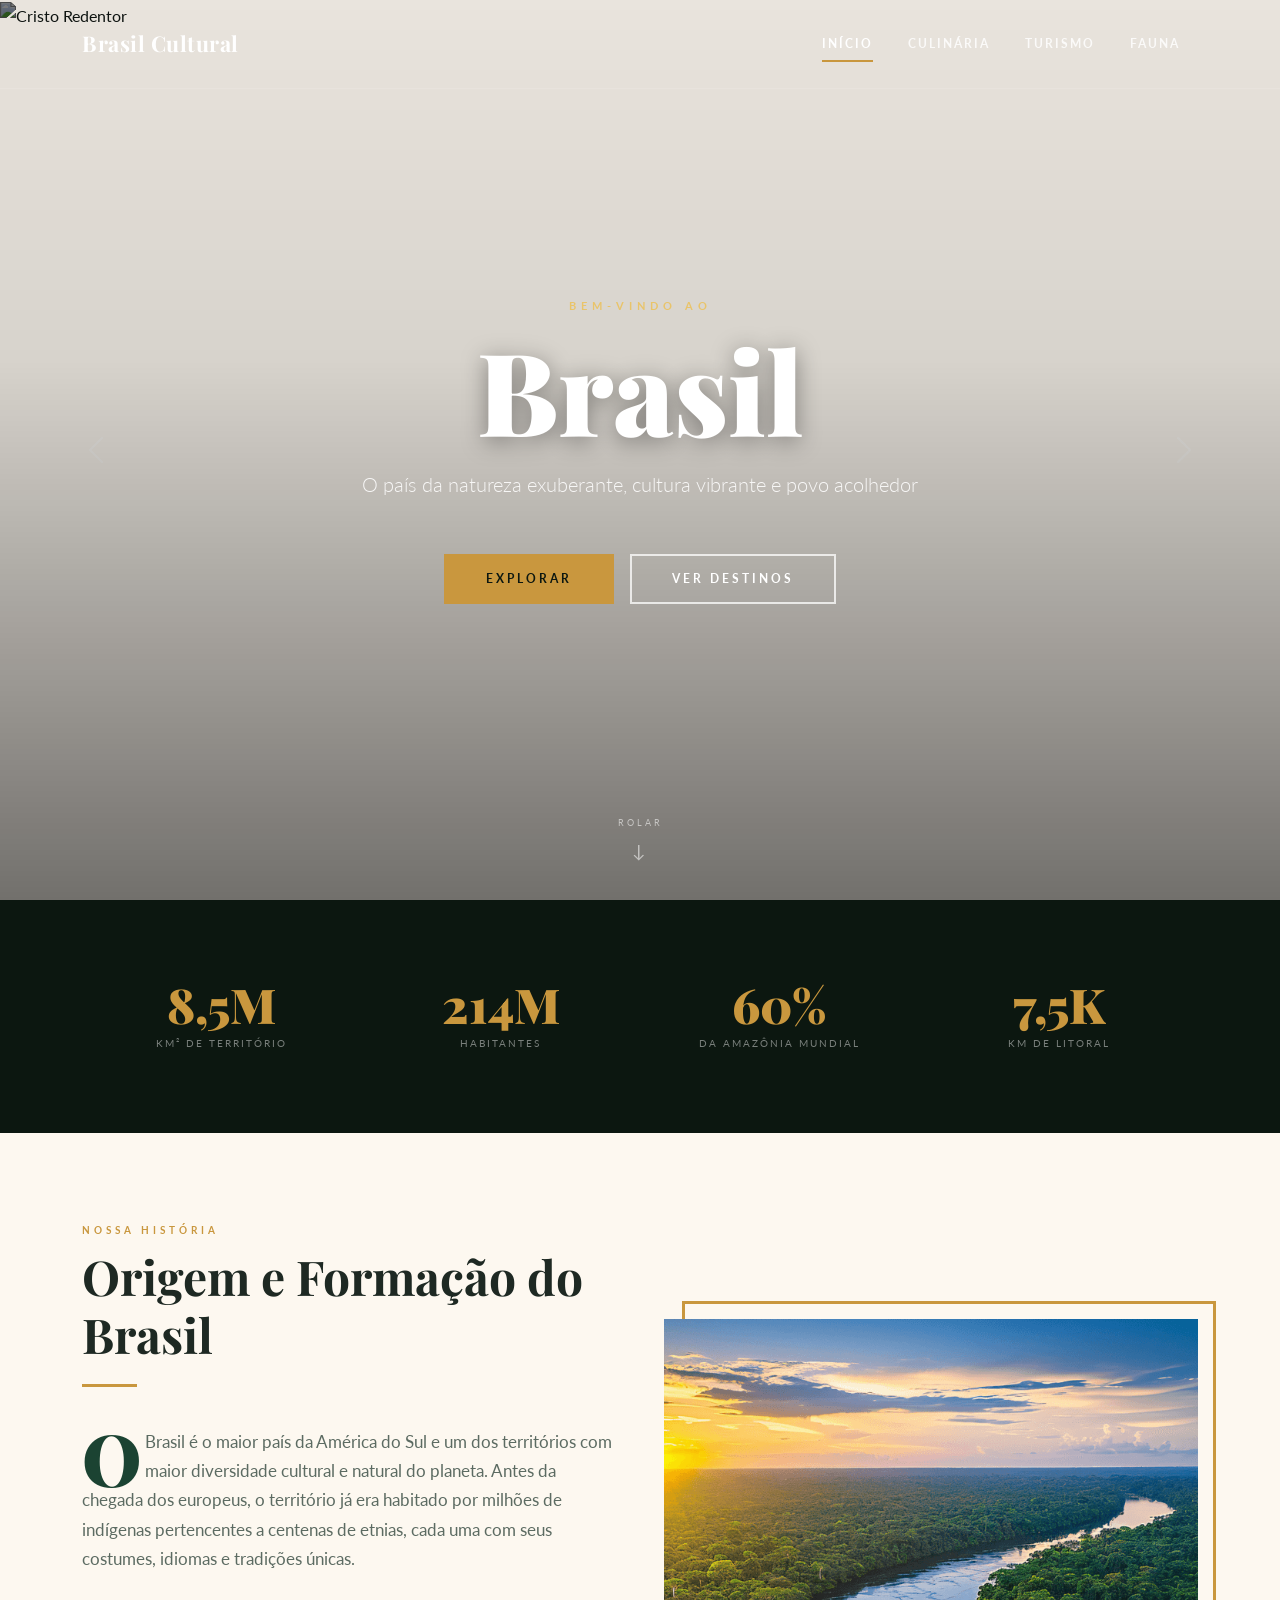
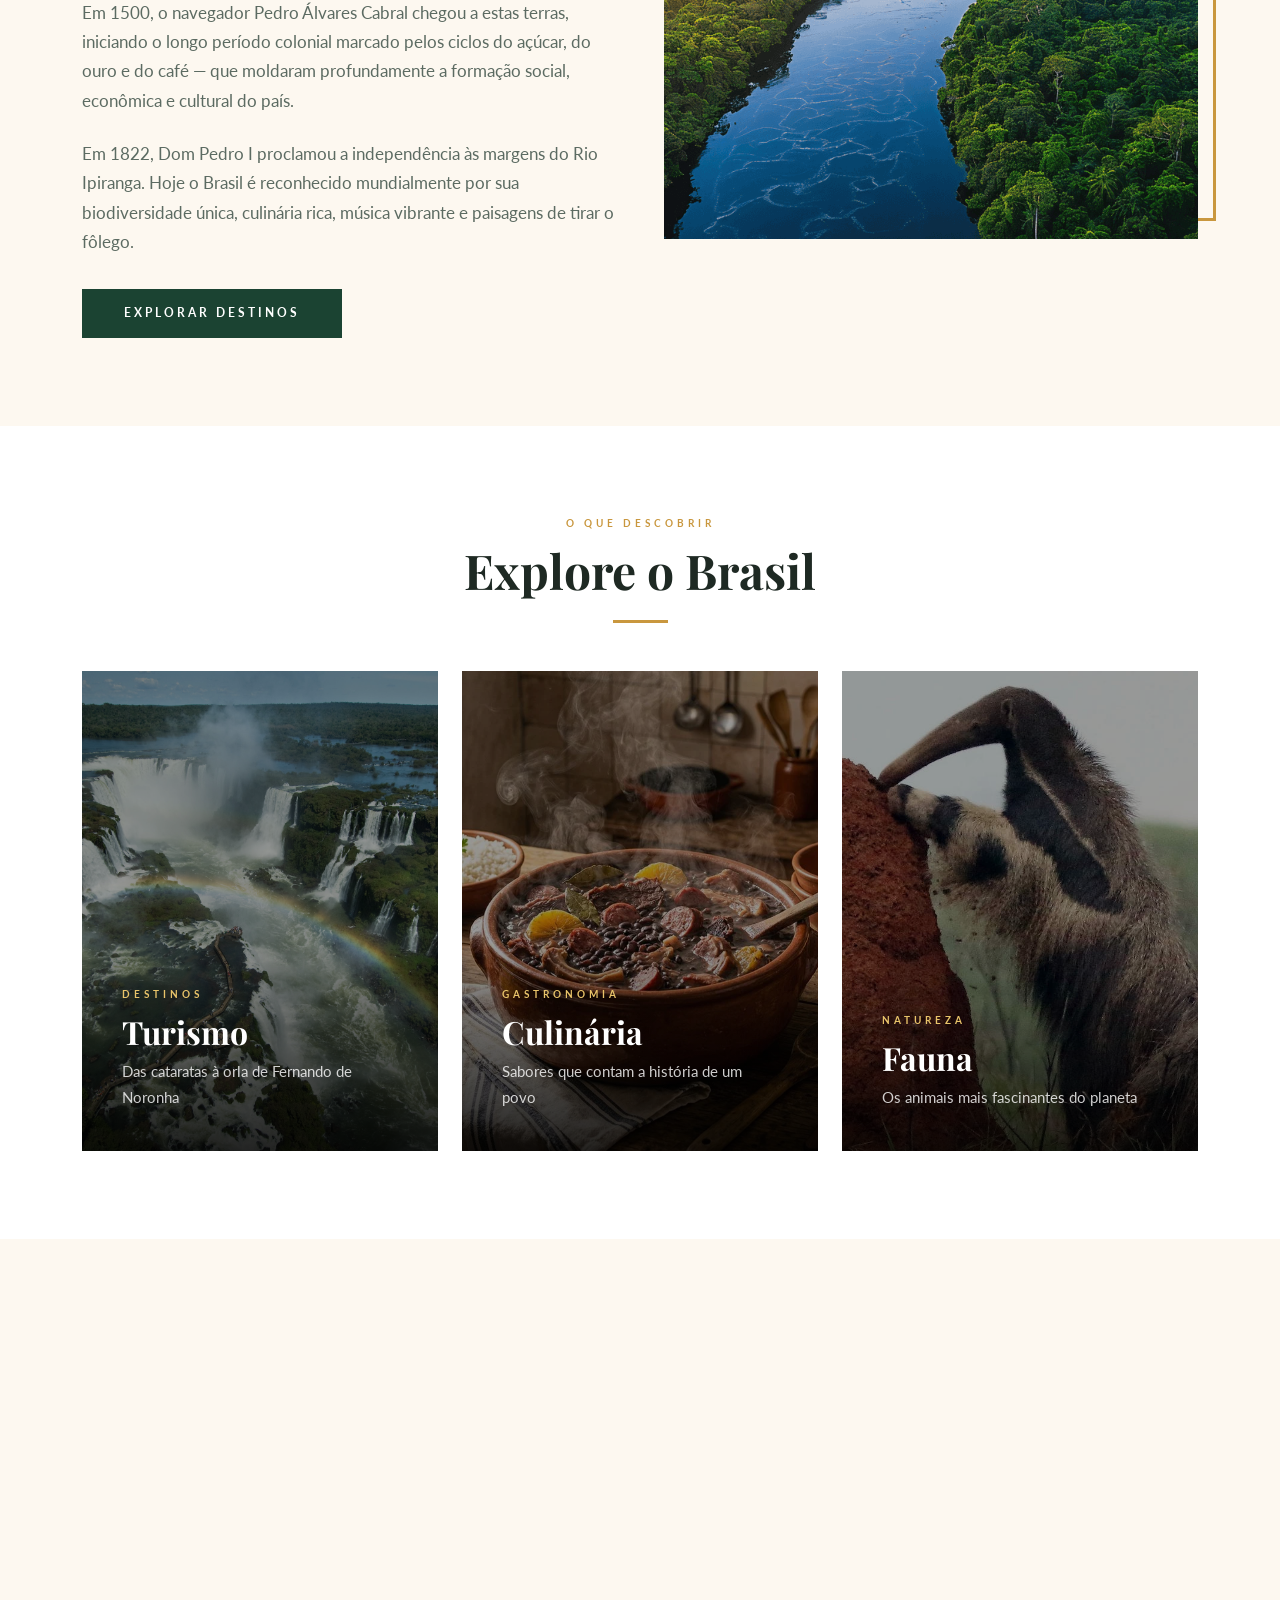
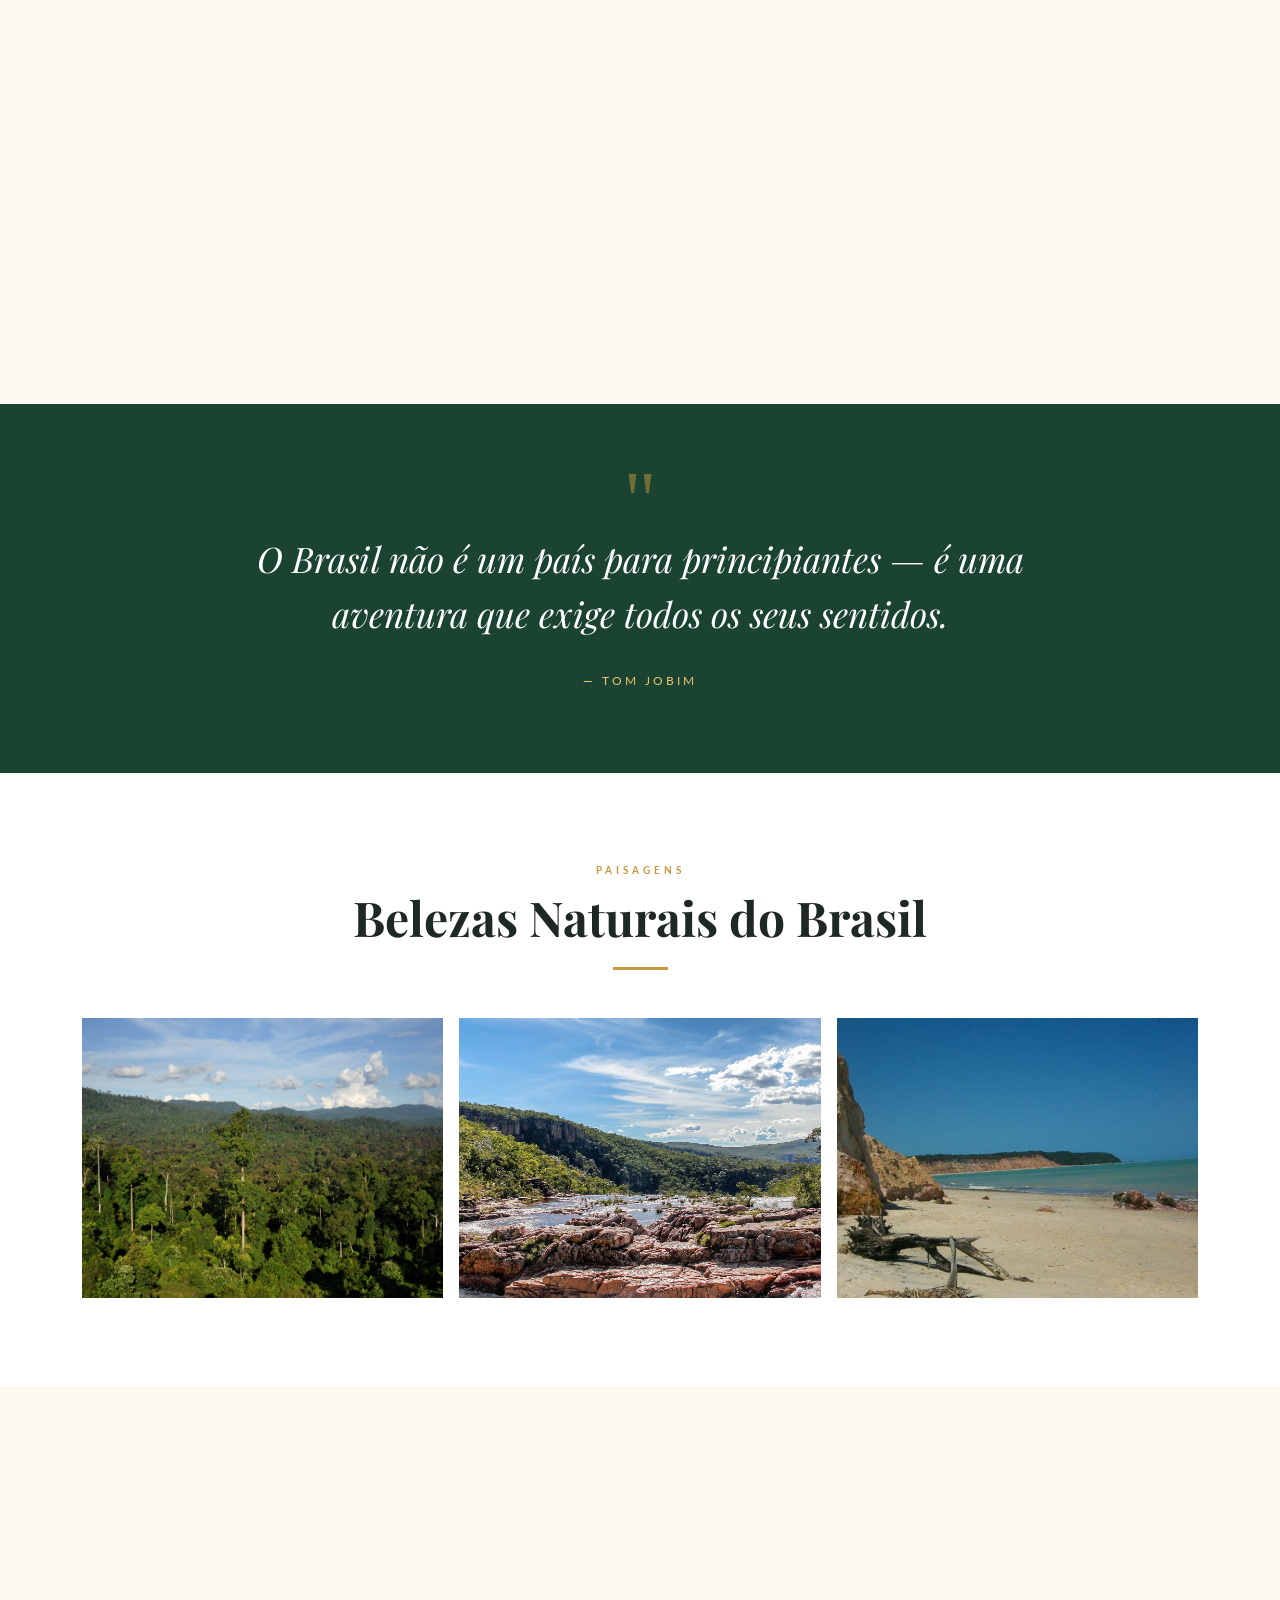
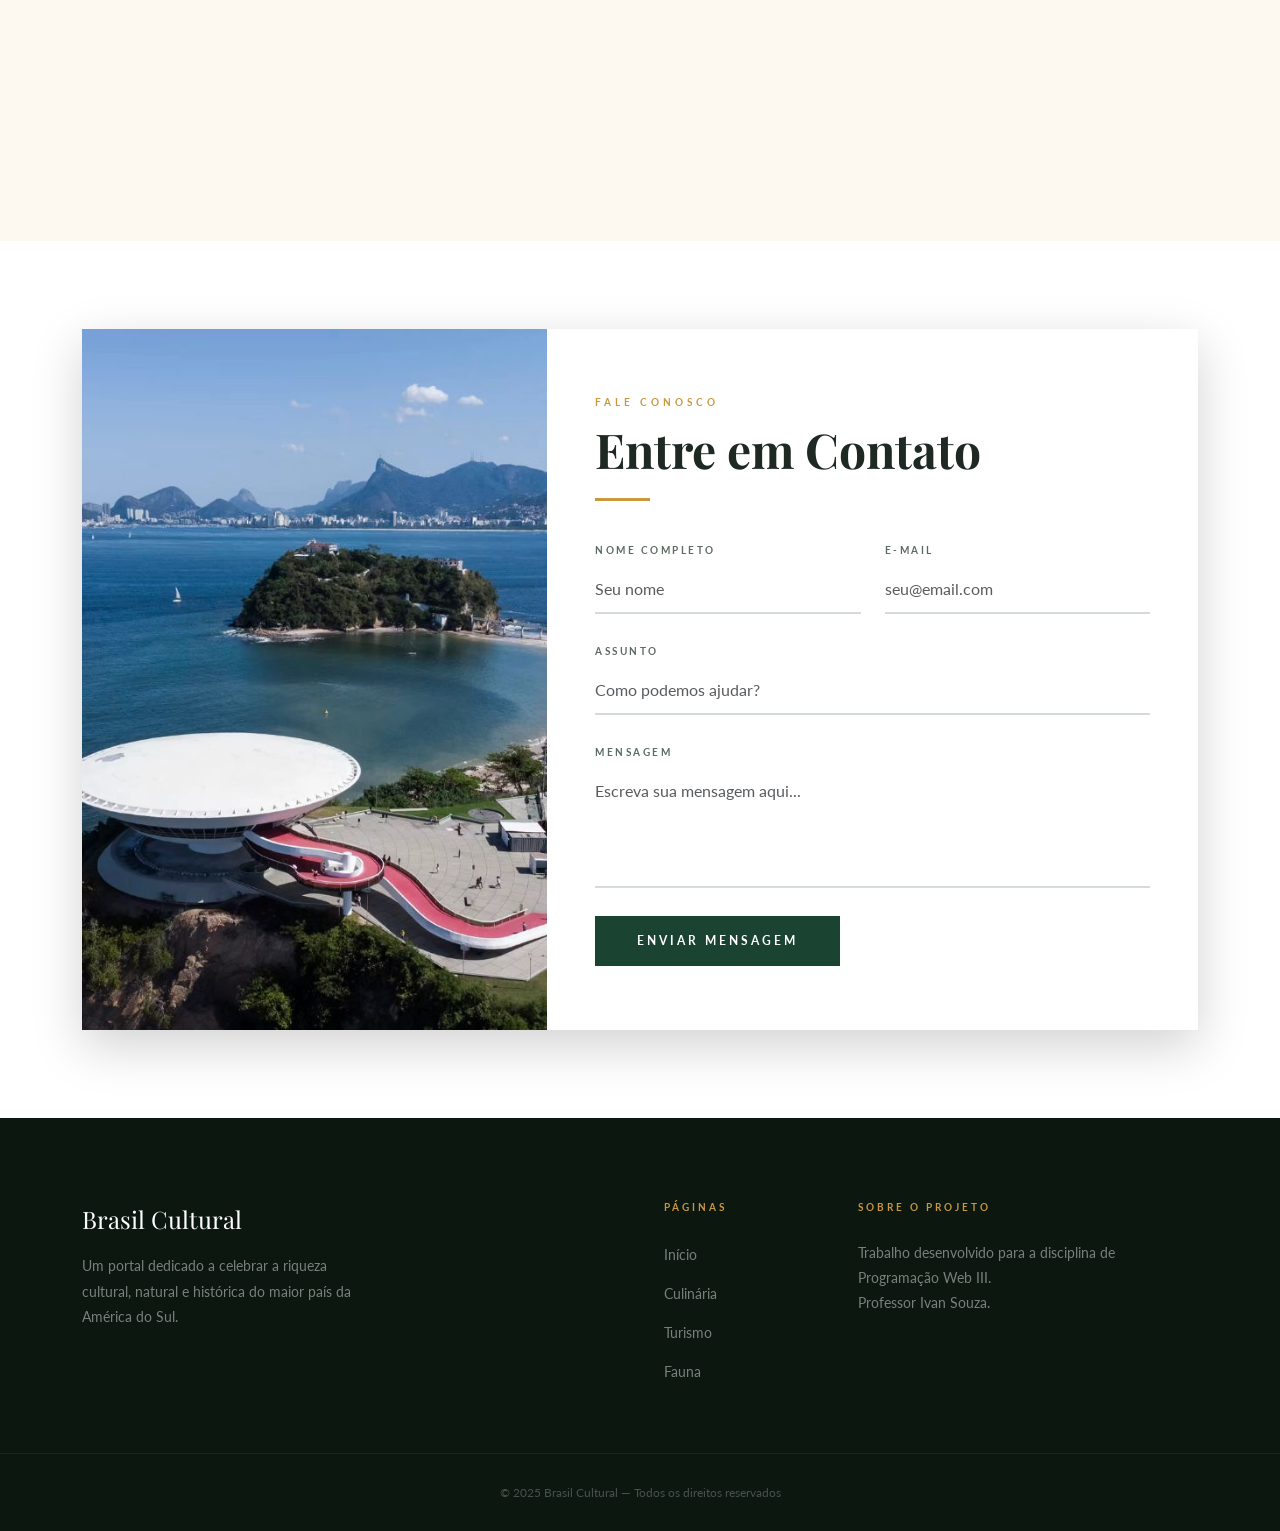
==== commit 39b59528: "FInalização do Trabalho de PW3" ====
--- a/index.html
+++ b/index.html
@@ -37,11 +37,11 @@
              alt="Cristo Redentor" style="width:100%;height:100%;object-fit:cover;filter:brightness(.52);">
       </div>
       <div class="carousel-item" style="height:100%;">
-        <img src="https://images.unsplash.com/photo-1544982503-9f984c14501a?w=1600&h=900&fit=crop&crop=center"
+        <img src="img/Cataratas_Iguacu.jpg"
              alt="Cataratas do Iguaçu" style="width:100%;height:100%;object-fit:cover;filter:brightness(.52);">
       </div>
       <div class="carousel-item" style="height:100%;">
-        <img src="https://images.unsplash.com/photo-1559494007-9f5847c49d94?w=1600&h=900&fit=crop&crop=center"
+        <img src="img/Praia_Brasileira.jpg"
              alt="Praia brasileira" style="width:100%;height:100%;object-fit:cover;filter:brightness(.52);">
       </div>
     </div>
@@ -82,7 +82,7 @@
     <div class="row align-items-center g-5">
       <div class="col-lg-6 order-lg-2 reveal">
         <div class="history-img-wrap">
-          <img src="https://images.unsplash.com/photo-1518020382113-a7e8fc38eac9?w=900&h=600&fit=crop&crop=center"
+          <img src="img/Floresta_Amazonica.jpg"
                alt="Floresta Amazônica">
         </div>
       </div>
@@ -112,7 +112,7 @@
     <div class="row g-4">
       <div class="col-md-4 reveal">
         <a href="turismo.html" class="featured-card">
-          <img src="https://images.unsplash.com/photo-1544982503-9f984c14501a?w=900&h=600&fit=crop&crop=center" alt="Turismo">
+          <img src="img/Cataratas_Iguacu.jpg" alt="Turismo">
           <div class="featured-card-body">
             <span class="eyebrow-label">Destinos</span>
             <h3>Turismo</h3>
@@ -122,7 +122,7 @@
       </div>
       <div class="col-md-4 reveal">
         <a href="culinaria.html" class="featured-card">
-          <img src="https://images.unsplash.com/photo-1504674900247-0877df9cc836?w=900&h=600&fit=crop&crop=center" alt="Culinária">
+          <img src="img/Prato_Culinario.jpg" alt="Culinária">
           <div class="featured-card-body">
             <span class="eyebrow-label">Gastronomia</span>
             <h3>Culinária</h3>
@@ -132,7 +132,7 @@
       </div>
       <div class="col-md-4 reveal">
         <a href="fauna.html" class="featured-card">
-          <img src="https://images.unsplash.com/photo-1474511320723-9a56873867b5?w=900&h=600&fit=crop&crop=center" alt="Fauna">
+          <img src="img/Tamandua-Bandeira.jpg" alt="Fauna">
           <div class="featured-card-body">
             <span class="eyebrow-label">Natureza</span>
             <h3>Fauna</h3>
@@ -196,27 +196,142 @@
     </div>
     <div class="row g-3">
       <div class="col-md-4 reveal">
-        <img src="https://images.unsplash.com/photo-1544027993-37dbfe43562a?w=800&h=560&fit=crop&crop=center"
+        <img src="img/Floresta_Tropical.jpg"
              alt="Floresta Tropical" class="img-fluid w-100" style="height:280px;object-fit:cover;display:block;">
       </div>
       <div class="col-md-4 reveal">
-        <img src="https://images.unsplash.com/photo-1516026672322-bc52d61a55d5?w=800&h=560&fit=crop&crop=center"
+        <img src="img/Savana_Brasileira.jpg"
              alt="Savana Brasileira" class="img-fluid w-100" style="height:280px;object-fit:cover;display:block;">
       </div>
       <div class="col-md-4 reveal">
-        <img src="https://images.unsplash.com/photo-1559494007-9f5847c49d94?w=800&h=560&fit=crop&crop=center"
+        <img src="img/Praia.jpg"
              alt="Praias do Brasil" class="img-fluid w-100" style="height:280px;object-fit:cover;display:block;">
       </div>
     </div>
   </div>
 </section>
 
+<!-- =====================================================
+     CALENDÁRIO DE FESTAS CULTURAIS — Bootstrap table
+     ===================================================== -->
+<section class="section section-creme" id="calendario">
+  <div class="container">
+ 
+    <div class="text-center mb-5 reveal">
+      <span class="eyebrow-label">Agenda Cultural</span>
+      <h2 class="section-title">Festas e Eventos do Brasil</h2>
+      <div class="gold-line center"></div>
+      <p style="color:var(--texto-suave);font-size:1rem;max-width:600px;margin:0 auto;">
+        O Brasil celebra o ano inteiro. Confira os principais eventos culturais mês a mês e planeje sua visita.
+      </p>
+    </div>
+ 
+    <div class="table-wrap reveal">
+      <table class="table table-premium mb-0">
+        <thead>
+          <tr>
+            <th style="width:12%">Mês</th>
+            <th style="width:28%">Evento</th>
+            <th style="width:20%">Local</th>
+            <th>Descrição</th>
+            <th style="width:12%;text-align:center;">Destaque</th>
+          </tr>
+        </thead>
+        <tbody>
+ 
+          <tr>
+            <td><span class="td-strong">Fevereiro</span></td>
+            <td>🎭 Carnaval do Rio de Janeiro</td>
+            <td>Rio de Janeiro, RJ</td>
+            <td>O maior espetáculo da Terra — desfile das escolas de samba no Sambódromo da Marquês de Sapucaí, com 80 mil pessoas por noite.</td>
+            <td style="text-align:center;"><span style="background:var(--ouro);color:var(--escuro);font-size:.6rem;font-weight:900;letter-spacing:1px;padding:.25rem .7rem;text-transform:uppercase;">Imperdível</span></td>
+          </tr>
+ 
+          <tr>
+            <td><span class="td-strong">Fevereiro</span></td>
+            <td>🥁 Carnaval de Salvador</td>
+            <td>Salvador, BA</td>
+            <td>O maior carnaval de rua do mundo, com trios elétricos, axé e samba-reggae pelas ruas da cidade por 6 dias seguidos.</td>
+            <td style="text-align:center;"><span style="background:var(--ouro);color:var(--escuro);font-size:.6rem;font-weight:900;letter-spacing:1px;padding:.25rem .7rem;text-transform:uppercase;">Imperdível</span></td>
+          </tr>
+ 
+          <tr>
+            <td><span class="td-strong">Junho</span></td>
+            <td>🌽 Festa Junina de Campina Grande</td>
+            <td>Campina Grande, PB</td>
+            <td>Considerado o maior São João do Mundo, com forró, quadrilhas, comidas típicas e shows durante todo o mês de junho.</td>
+            <td style="text-align:center;"><span style="background:var(--verde-medio);color:#fff;font-size:.6rem;font-weight:900;letter-spacing:1px;padding:.25rem .7rem;text-transform:uppercase;">Regional</span></td>
+          </tr>
+ 
+          <tr>
+            <td><span class="td-strong">Junho</span></td>
+            <td>🎆 Festa do Bumba Meu Boi</td>
+            <td>São Luís, MA</td>
+            <td>Patrimônio Imaterial da Humanidade pela UNESCO. Mistura de teatro popular, dança e música que encena a morte e ressurreição de um boi.</td>
+            <td style="text-align:center;"><span style="background:var(--verde-medio);color:#fff;font-size:.6rem;font-weight:900;letter-spacing:1px;padding:.25rem .7rem;text-transform:uppercase;">Regional</span></td>
+          </tr>
+ 
+          <tr>
+            <td><span class="td-strong">Julho</span></td>
+            <td>🐂 Festival de Parintins</td>
+            <td>Parintins, AM</td>
+            <td>O segundo maior festival do Brasil, onde duas tribos (Garantido e Caprichoso) disputam com alegorias gigantes sobre o folclore amazônico.</td>
+            <td style="text-align:center;"><span style="background:var(--ouro);color:var(--escuro);font-size:.6rem;font-weight:900;letter-spacing:1px;padding:.25rem .7rem;text-transform:uppercase;">Imperdível</span></td>
+          </tr>
+ 
+          <tr>
+            <td><span class="td-strong">Agosto</span></td>
+            <td>🎵 Festa de Nossa Sra. de Nazaré (Cirio)</td>
+            <td>Belém, PA</td>
+            <td>Uma das maiores procissões religiosas do mundo, com mais de 2 milhões de fiéis nas ruas de Belém em outubro, celebrando a padroeira do Pará.</td>
+            <td style="text-align:center;"><span style="background:var(--verde-medio);color:#fff;font-size:.6rem;font-weight:900;letter-spacing:1px;padding:.25rem .7rem;text-transform:uppercase;">Religioso</span></td>
+          </tr>
+ 
+          <tr>
+            <td><span class="td-strong">Setembro</span></td>
+            <td>🏎️ Grande Prêmio do Brasil de F1</td>
+            <td>São Paulo, SP</td>
+            <td>O GP de São Paulo em Interlagos é considerado pelos pilotos uma das corridas mais emocionantes do calendário da Fórmula 1.</td>
+            <td style="text-align:center;"><span style="background:#6c757d;color:#fff;font-size:.6rem;font-weight:900;letter-spacing:1px;padding:.25rem .7rem;text-transform:uppercase;">Esporte</span></td>
+          </tr>
+ 
+          <tr>
+            <td><span class="td-strong">Outubro</span></td>
+            <td>🍺 Oktoberfest de Blumenau</td>
+            <td>Blumenau, SC</td>
+            <td>A segunda maior Oktoberfest do mundo, com raízes na imigração alemã no Sul do Brasil. Mais de 700 mil litros de chope e música típica.</td>
+            <td style="text-align:center;"><span style="background:var(--verde-medio);color:#fff;font-size:.6rem;font-weight:900;letter-spacing:1px;padding:.25rem .7rem;text-transform:uppercase;">Regional</span></td>
+          </tr>
+ 
+          <tr>
+            <td><span class="td-strong">Dezembro</span></td>
+            <td>🎄 Natal Luz</td>
+            <td>Gramado, RS</td>
+            <td>O maior festival de Natal da América Latina, com espetáculos de luz, shows, desfiles e decoração de encher os olhos em uma cidade de arquitetura europeia.</td>
+            <td style="text-align:center;"><span style="background:var(--ouro);color:var(--escuro);font-size:.6rem;font-weight:900;letter-spacing:1px;padding:.25rem .7rem;text-transform:uppercase;">Imperdível</span></td>
+          </tr>
+ 
+          <tr>
+            <td><span class="td-strong">Todo Ano</span></td>
+            <td>⚽ Futebol Brasileiro</td>
+            <td>Todo o Brasil</td>
+            <td>O Campeonato Brasileiro da Série A movimenta o país de abril a dezembro. Nos estádios de Maracanã, Morumbi e Arena Corinthians a paixão é vivida ao vivo.</td>
+            <td style="text-align:center;"><span style="background:#6c757d;color:#fff;font-size:.6rem;font-weight:900;letter-spacing:1px;padding:.25rem .7rem;text-transform:uppercase;">Esporte</span></td>
+          </tr>
+ 
+        </tbody>
+      </table>
+    </div>
+ 
+  </div>
+</section>
+ 
 <!-- FORMULÁRIO: Bootstrap form -->
 <section class="section form-section" id="contato">
   <div class="container">
     <div class="row g-0 align-items-stretch" style="box-shadow:var(--sombra-hover);">
       <div class="col-lg-5 d-none d-lg-block">
-        <img src="img/Rio_de_Janeiro_Cristo_Redentor.jpg"
+        <img src="img/Rio_de_Janeiro.jpg"
              alt="Rio de Janeiro" class="form-contact-img">
       </div>
       <div class="col-lg-7" style="background:#fff;padding:4rem 3rem;">
--- a/css/estilos.css
+++ b/css/estilos.css
@@ -415,13 +415,13 @@
 }
 .card-img-wrap {
   overflow: hidden;
-  height: 255px;
+  height: 270px;
   position: relative;
   flex-shrink: 0;
 }
 .card-img-wrap img {
   width: 100%; height: 100%;
-  object-fit: cover;
+  object-fit: contain;
   transition: transform .6s cubic-bezier(.25,.46,.45,.94);
   display: block;
 }
